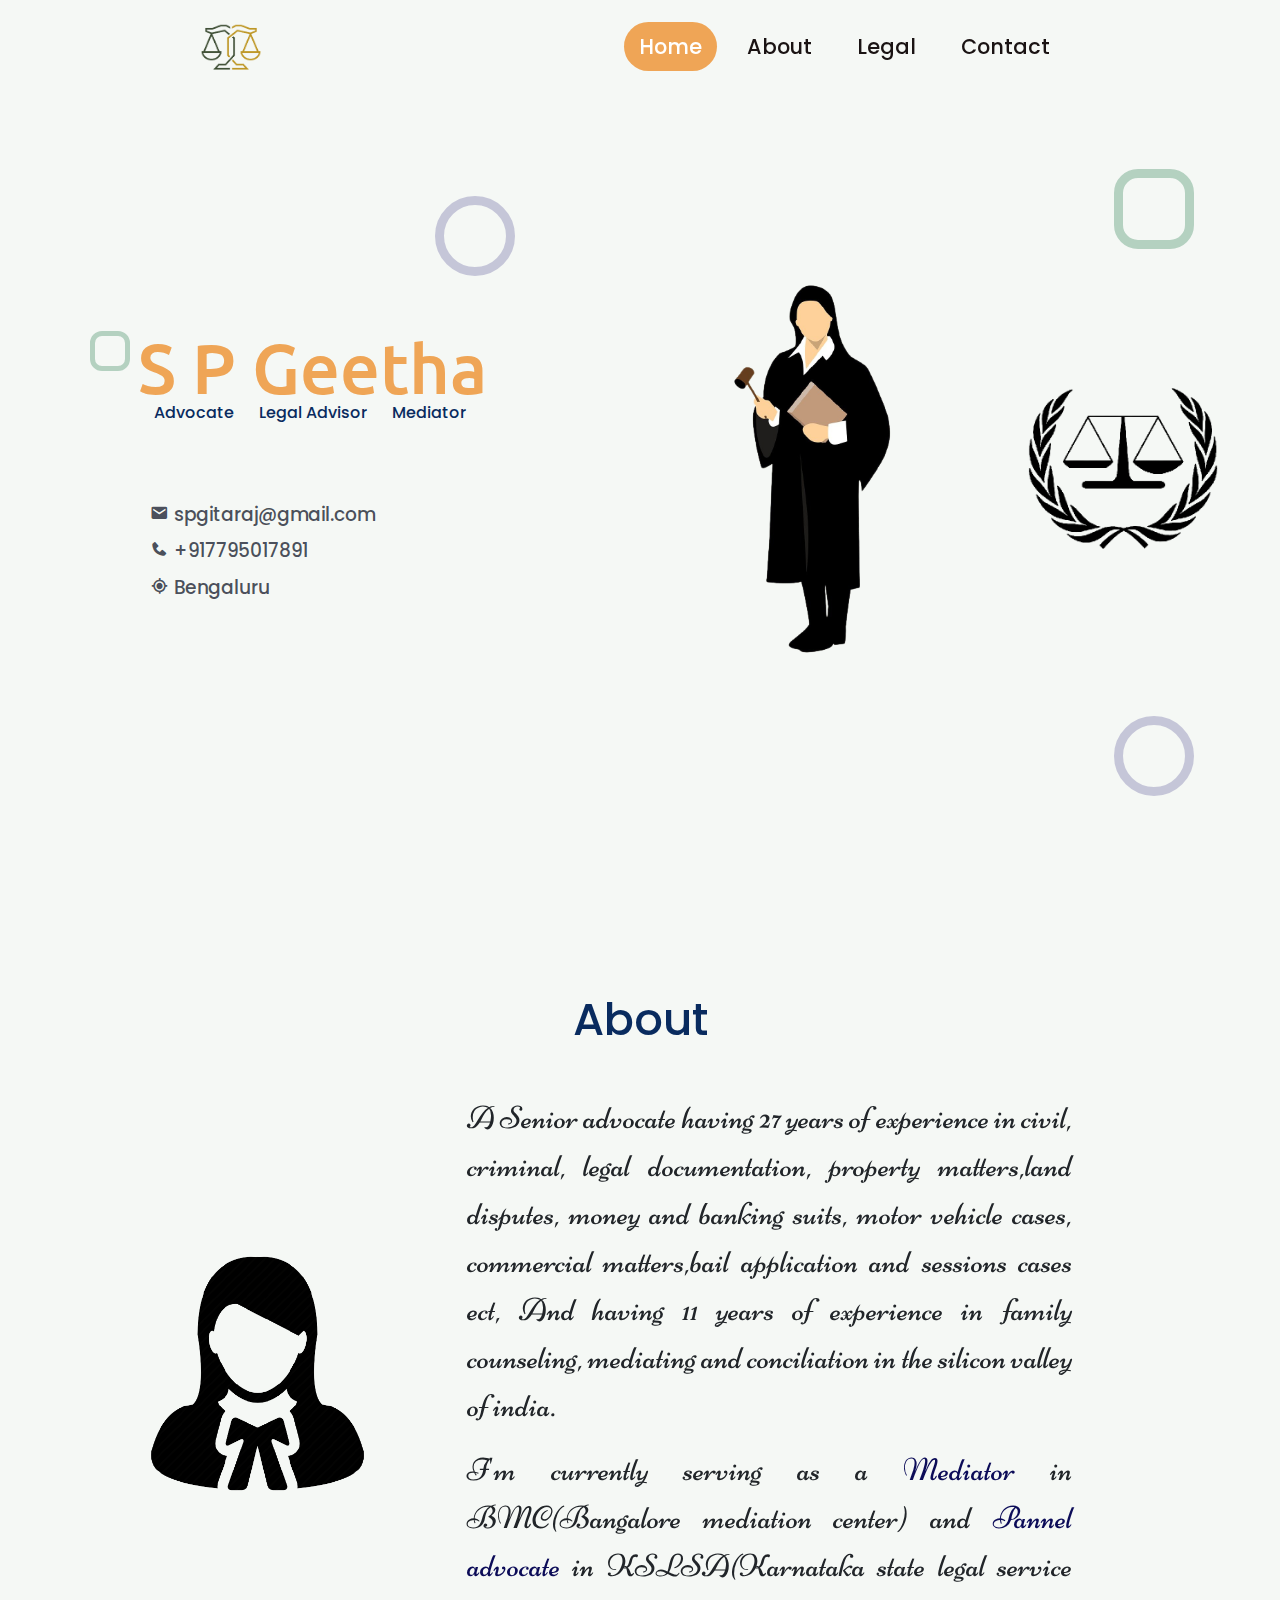
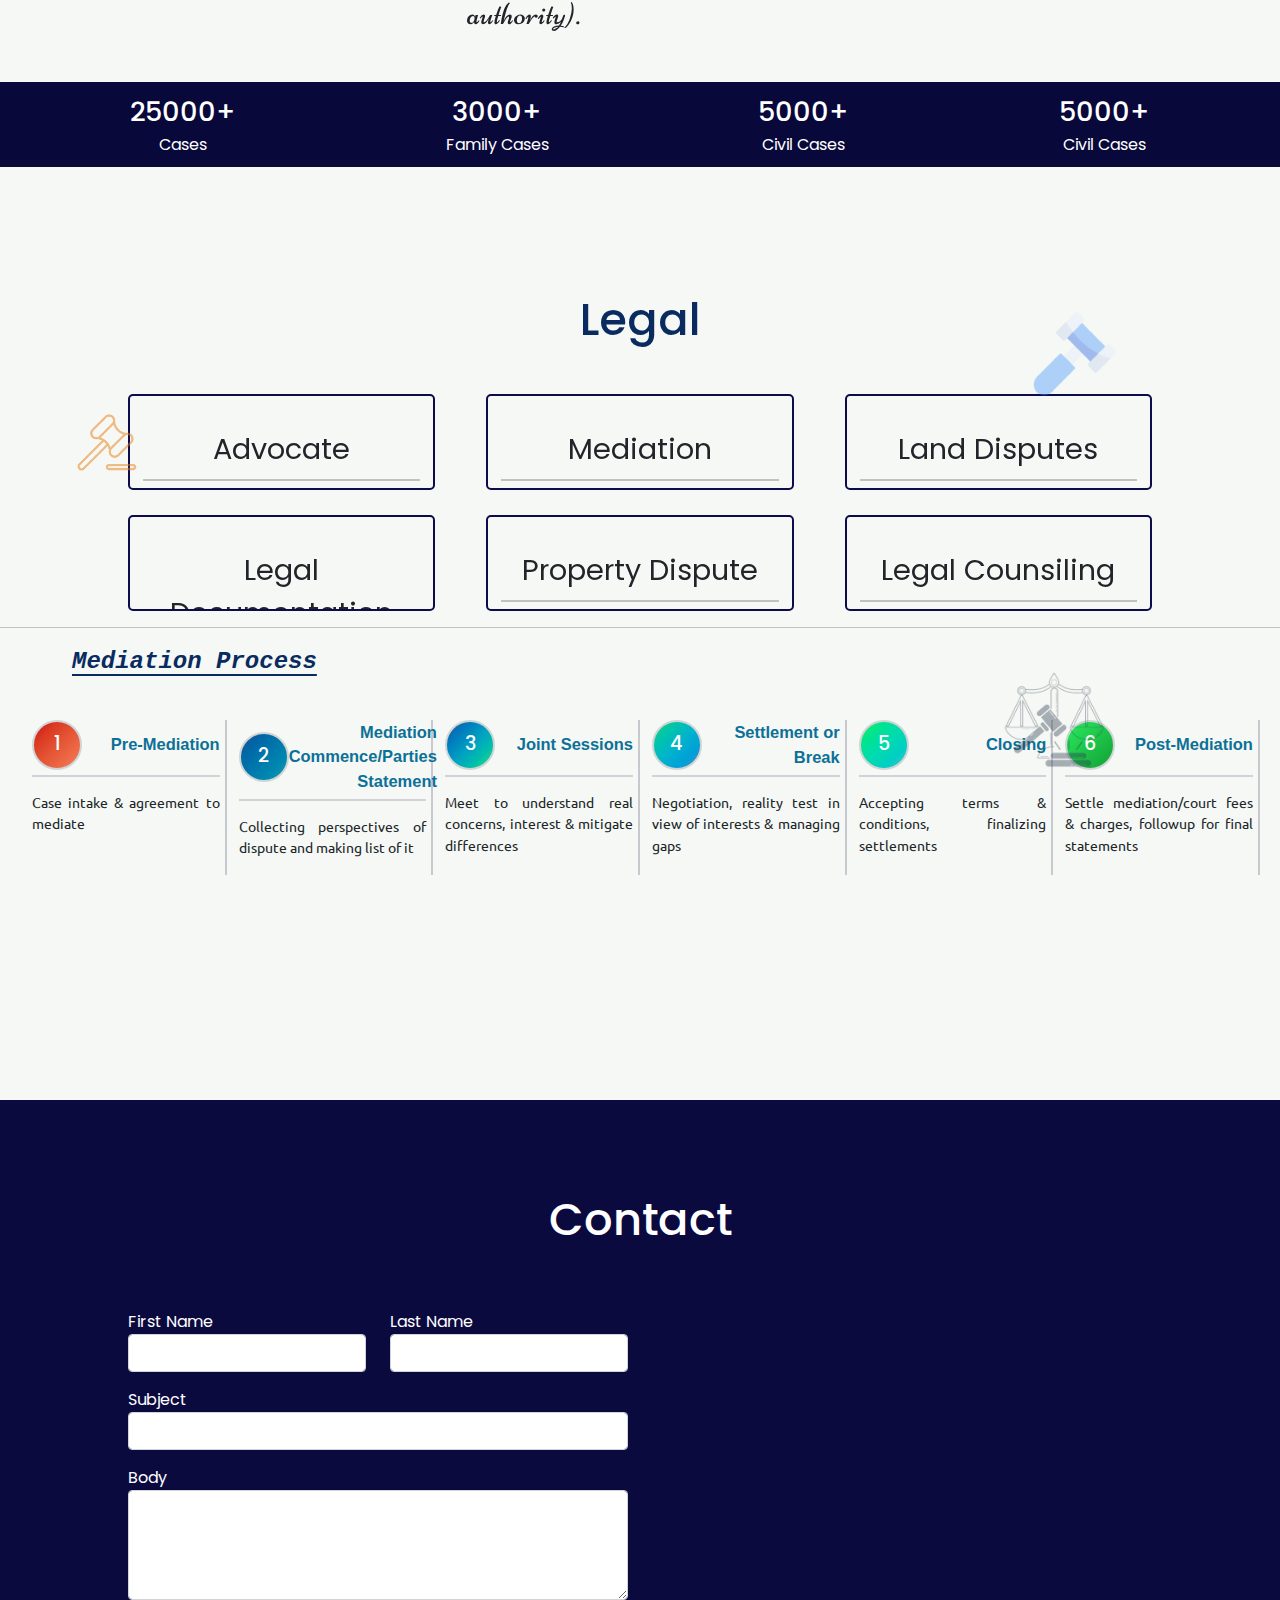
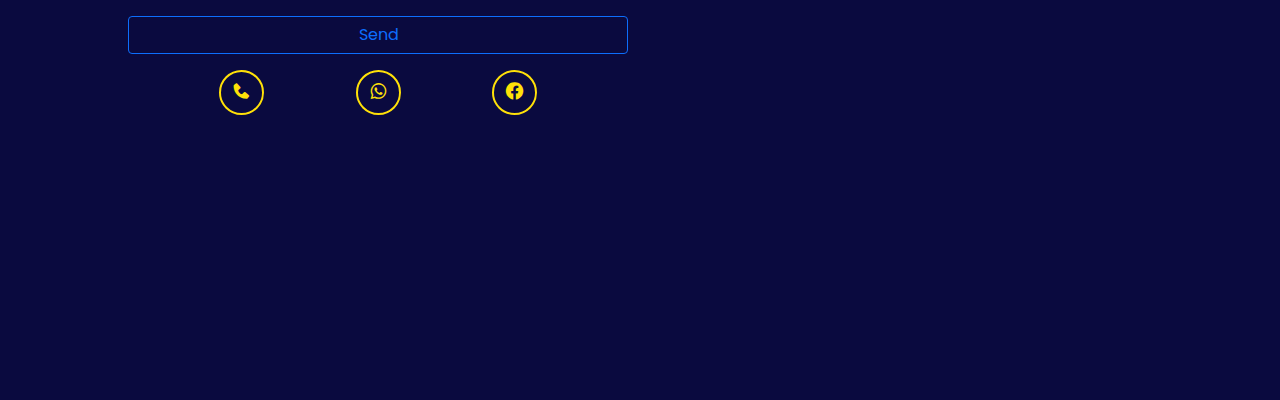
==== index.html @ 9410912f "initial commit" ====
<!DOCTYPE html>
<html lang="en">

<head>
	<meta http-equiv="Content-Type" content="text/html; charset=UTF-8">
	<meta http-equiv="X-UA-Compatible" content="IE=edge">
	<meta name="viewport" content="width=device-width, initial-scale=0.6">
	<title>Attorney</title>
	<link rel="stylesheet" href="/assets/css/bootstrap.css">
	<link rel="stylesheet" href="/assets/css//style.css">
	<link href='https://unpkg.com/boxicons@2.0.9/css/boxicons.min.css' rel='stylesheet'>
</head>

<body>
	<div class="linear_items">
		<span></span>
		<span></span>
		<span></span>
		<span></span>
	</div>
		<nav class="navigation">
			<div class="nav-header">
				<img src="/assets/img/takadi-trp.png" width="100%" />
			</div>
			<ul>
				<li><a href="#home" id="nav-home" onclick="activateNav('nav-home')">Home</a></li>
				<li><a href="#about" id="nav-about" onclick="activateNav('nav-about')">About</a></li>
				<li><a href="#legal" id="nav-legal" onclick="activateNav('nav-legal')">Legal</a></li>
				<li><a href="#contact" id="nav-contact" onclick="activateNav('nav-contact')">Contact</a></li>
			</ul>
		</nav>

		<!-- <section id="home" class="sections"> -->
		<section id="home" class="sections">
			<div class="row mb-style">
				<div class="col-md-6 col-lg-6 panel">
					<div class="home-panel-left">
						<div class="name-section">
							<span>S P Geetha</span>
							<div class="name-footer">
								<ul>
									<li>Advocate</li>
									<li>Legal Advisor</li>
									<li>Mediator</li>
								</ul>
							</div>
							<div class="social_links">
								<ul>
									<li><a class="social_item" href="mailto:spgitaraj@gmail.com"><i
												class="bx bxs-envelope"></i>&nbsp;spgitaraj@gmail.com</a></li>
									<li><a class="social_item" href="tel://+91-917795017891"><i
												class="bx bxs-phone"></i>&nbsp;+917795017891</a></li>
									<li><a class="social_item" href="#"><i
												class="bx bx-current-location"></i>&nbsp;Bengaluru</a></li>
								</ul>
							</div>
						</div>
					</div>
				</div>
				<div class="col-md-6 col-lg-6 col-sm-12 panel">
					<div class="home-panel-right panel">
						<div class="img-outer">
							<img src="/assets/img/lawyer-girl-trp.png" width="100%" />
						</div>
						<div class="img-outer">
							<img src="/assets/img/law-logo-trp.png" width="100%" />
						</div>
					</div>
				</div>
			</div>
		</section>
		<section id="about" class="sections">
			<div class="section-container">
				<div class="sec-header">
					<span>About</span>
				</div>
				<div class="sec-body-inner">
					<div class="sec-left">
						<div class="sec-img-container">
							<img src="/assets/img/female-lawer-trp.png" width="100%" />
						</div>
					</div>
					<div class="sec-right">
						<p>
							A Senior advocate having 27 years of experience in civil, criminal, legal documentation,
							property matters,land disputes,
							money and banking suits, motor vehicle cases, commercial matters,bail application and
							sessions cases ect,
							And having 11 years of experience in family counseling, mediating and conciliation in the
							silicon valley of india.
						</p>
						<p>
							I'm currently serving as a <span style="color: #0c0c58;">Mediator</span> in BMC(Bangalore
							mediation center) and <span style="color: #0c0c58;;">Pannel advocate</span> in
							KSLSA(Karnataka state legal service authority).
						</p>
					</div>
				</div>
			</div>
			<div class="ribben">
				<div class="ribben-container">
					<div class="ribben-inner">
						<div class="number">25000+</div>
						<div class="text">Cases</div>
					</div>
					<div class="ribben-inner">
						<div class="number">3000+</div>
						<div class="text">Family Cases</div>
					</div>
					<div class="ribben-inner">
						<div class="number">5000+</div>
						<div class="text">Civil Cases</div>
					</div>
					<div class="ribben-inner">
						<div class="number">5000+</div>
						<div class="text">Civil Cases</div>
					</div>
				</div>
			</div>
		</section>

		<section id="legal" class="sections">
			<div class="section-container">
				<div class="sec-header">
					<span>Legal</span>
				</div>
				<div class="m-sec-body-inner">
					<div class="card-container">
						<div class="matter-card" id="c-advocate">
							<div class="m-card-body">
								Advocate
							</div>
							<div class="m-card-content">
								<p>
									The duty to maintain the decorum of the court and act properly with his opponents or
									colleagues.
								</p>
							</div>
						</div>
						<div class="matter-card" id="c-mediation">
							<div class="m-card-body">
								Mediation
							</div>
							<div class="m-card-content">
								<p>
									Mediation is a process in which a neutral third party assists the disputing parties
									to creatively resolve their disputes without going to trial.
								</p>
							</div>
						</div>
						<div class="matter-card" id="c-land-disputes">
							<div class="m-card-body">
								Land Disputes
							</div>
							<div class="m-card-content">
								<p>
									disputes over the right of land use between land users and other organizations or
									persons in connection with the appropriation or withdrawal
									of land from the users, with the system of land management, and with the exercising
									of other functions of disposal and control of the land.
								</p>
							</div>
						</div>
					
					</div>
					<div class="card-container">
						<div class="matter-card" id="c-legal-doc">
							<div class="m-card-body">
								Legal Documentation
							</div>
							<div class="m-card-content">
								<p>
									Process where two or more parties enter into an agreement and it is confirmed by the
									placement of their signatures at the end.
									All these were taken place in the viewpoint of court.
								</p>
							</div>
						</div>
						<div class="matter-card" id="c-property-dispute">
							<div class="m-card-body">
								Property Dispute
							</div>
							<div class="m-card-content">
								<p>
									Wars over wealth (including property) take place across every
									stratum - from low-income households to ultra-rich families, hence making property
									disputes (within families) a
									common occurrence in India. Arount 66% of cases in india are related to property
									dispute cases only.
								</p>
							</div>
						</div>
						<div class="matter-card" id="c-counsiling">
							<div class="m-card-body">
								Legal Counsiling
							</div>
							<div class="m-card-content">
								<p>
									The lawyer advising the client regarding the client's legal problem.
									Counseling is all about giving such information which a client would like to know
									regarding his legal problem/case.
								</p>
							</div>
						</div>
					</div>
				</div>

				<div class="humme1-img">
					<img src="/assets/img/hummer-1-trp.png" width="100%" />
				</div>
				<div class="hummer2-img">
					<img src="/assets/img/hummer-2-trp.png" width="100%" />
				</div>

				<div class="law-all-img">
					<img src="/assets/img/law-icon-trp.png" width="100%" />
				</div>
			</div>
			<hr />
			<div class="section-container-lg">
				<div class="sec-header">
					<span>Mediation Process</span>
				</div>

				<div class="row">
					<div class="col-lg-2 col-md-2 col-sm-12 m-process">
						<div class="m-process-header">
							<span class="number" id="one">
								1
							</span>
							<span class="m-process-heading">
								Pre-Mediation
							</span>
						</div>

						<div class="m-process-content">
							<span class="m-process-body">
								<p>Case intake & agreement to mediate</p>
							</span>
						</div>
					</div>

					<div class="col-lg-2 col-md-2 col-sm-12 m-process">
						<div class="m-process-header">
							<span class="number" id="two">
								2
							</span>
							<span class="m-process-heading">
								Mediation Commence/Parties Statement
							</span>
						</div>
						<div class="m-process-content">
							<span class="m-process-body">
								<p>Collecting perspectives of dispute and making list of it</p>
							</span>
						</div>
					</div>

					<div class="col-lg-2 col-md-2 col-sm-12 m-process">
						<div class="m-process-header">
							<span class="number" id="three">
								3
							</span>
							<span class="m-process-heading">
								Joint Sessions
							</span>
						</div>
						<div class="m-process-content">
							<span class="m-process-body">
								<p>Meet to understand real concerns, interest & mitigate differences</p>
							</span>
						</div>
					</div>

					<div class="col-lg-2 col-md-2 col-sm-12 m-process">
						<div class="m-process-header">
							<span class="number" id="four">
								4
							</span>
							<span class="m-process-heading">
								Settlement or Break
							</span>
						</div>
						<div class="m-process-content">
							<span class="m-process-body">
								<p>Negotiation, reality test in view of interests & managing gaps</p>
							</span>
						</div>
					</div>

					<div class="col-lg-2 col-md-2 col-sm-12 m-process">
						<div class="m-process-header">
							<span class="number" id="five">
								5
							</span>
							<span class="m-process-heading">
								Closing
							</span>
						</div>
						<div class="m-process-content">
							<span class="m-process-body">
								<p>Accepting terms & conditions, finalizing settlements</p>
							</span>
						</div>
					</div>

					<div class="col-lg-2 col-md-2 col-sm-12 m-process">
						<div class="m-process-header">
							<span class="number" id="six">
								6
							</span>
							<span class="m-process-heading">
								Post-Mediation
							</span>
						</div>
						<div class="m-process-content">
							<span class="m-process-body">
								<p>Settle mediation/court fees & charges, followup for final statements</p>
							</span>
						</div>
					</div>

				</div>

			</div>
		</section>

		<section id="contact" class="sections">
			<div class="section-container">
				<div class="sec-header text-white">
					<span>Contact</span>
				</div>

				<div class="row contact-body text-white">
					<div class="col-md-6 col-lg-6 col-sm-12">
						<form>
							<div class="row mt-3">
								<div class="col-md-6 col-md-6 col-sm-12">
										<div class="form-group">
											<label>First Name</label>
											<input type="text" id="firstName" class="form-control" required/>
										</div>
								</div>
								<div class="col-md-6 col-md-6 col-sm-12">
									<div class="form-group">
										<label>Last Name</label>
										<input type="text" id="lastName" class="form-control"/>
									</div>
								</div>
							</div>
							<div class="row  mt-3">
								<div class="col-12">
									<div class="form-group">
										<label>Subject</label>
										<input type="text" class="form-control" id="subject" required/>
									</div>
								</div>
							</div>
							<div class="row  mt-3">
								<div class="col-12">
									<div class="form-group">
										<label>Body</label>
										<textarea rows="4" cols="6" class="form-control" id="body" required></textarea>
									</div>
								</div>
							</div>
							
							<div class="row  mt-3">
								<div class="col-12">
									<button type="button" style="width: 100%;" onclick="openEmail()" class="btn btn-outline-primary btn-block">Send</button>
								</div>
							</div>
						</form>

						<div class="row mt-3 mb-5">
							<div class="col-12 social_icons_container">
								<span class="social_icons">
									<a class="social_item" href="tel://+91-917795017891"><i
										class="bx bxs-phone"></i></a>
								</span>
								<span class="social_icons">
									<span class="social_item">
										<i class='bx bxl-whatsapp'></i>
									</span>
								</span>
								<span class="social_icons">
									<span class="social_item">
										<i class='bx bxl-facebook-circle'></i>
									</span>
								</span>
							</div>
						</div>
					</div>
					<div class="col-md-6 col-lg-6 col-sm-12">
						<iframe class="iframe-class" src="https://www.google.com/maps/embed?pb=!1m18!1m12!1m3!1d3888.270124504464!2d77.58831141463544!3d12.954559118757583!2m3!1f0!2f0!3f0!3m2!1i1024!2i768!4f13.1!3m3!1m2!1s0x3bae15c2d3a12af5%3A0x8256157f39e91da7!2sFamily%20Courts!5e0!3m2!1sen!2sin!4v1640516805975!5m2!1sen!2sin" width="600" height="450" style="border:0;" allowfullscreen="" loading="lazy"></iframe>
					</div>
				</div>
			</div>
		</section>
	<script src="/assets/js/jquery.min.js"></script>
	<script src="/assets/js/bootstrap.js"></script>

	<script>
		window.onload = function () {
			document.getElementById('nav-home').classList.add('nav-active');
		};

		window.addEventListener("scroll", function () {
			var nav = document.querySelector('nav');
			nav.classList.toggle('sticky', window.scrollY > 0);

			//mob_header
			// var navmob = document.getElementsByClassName('mob_header')[0];
			// navmob.classList.toggle('sticky',window.scrollY>0);

			// if(window.scrollY>10){
			//   $('.back-to-top').css({'disply':'block'});
			// }
		});

		function activateNav(id) {
			document.getElementById('nav-home').classList.remove('nav-active');
			document.getElementById('nav-legal').classList.remove('nav-active');
			document.getElementById('nav-about').classList.remove('nav-active');
			document.getElementById('nav-contact').classList.remove('nav-active');

			document.getElementById(id).classList.add('nav-active');
		}

		function openEmail(){
			var emailId = 'spgitaraj@gmail.com';
			var firstName = document.getElementById('firstName').value;
			var lastName = document.getElementById('lastName').value;
			var subject = document.getElementById('subject').value;
			var body = document.getElementById('body').value;

			if(firstName!='' && subject!='' || body!=''){
				var emailPath = `mailto:${emailId}?Subject=${subject}&body=${body}`;
				window.open(emailPath,'blank');

				document.getElementById('firstName').value='';
				document.getElementById('lastName').value='';
				document.getElementById('subject').value='';
				document.getElementById('body').value='';
			}
			else{
				alert('Please fill first name, subject and body contents');
			}
		}
	</script>
</body>

</html>
---- assets/css/style.css ----
@import url('https://fonts.googleapis.com/css2?family=Poppins:ital,wght@0,200;0,300;0,400;0,500;1,200;1,300&family=Ubuntu:wght@300;400;500&display=swap');
@import url('https://fonts.googleapis.com/css2?family=Niconne&display=swap');
/* font-family: 'Niconne', cursive; */
/* font-family: 'Ubuntu', sans-serif; */
/* font-family: 'Poppins', sans-serif; */


*{
  margin: 0;
  padding: 0;
  box-sizing: border-box;
  scroll-behavior: smooth;
}



body{
  background-color: #f5f8f5;
  font-family: 'Poppins', sans-serif;
  overflow-x: hidden;
}

.navigation {
  width: 100%;
  height: 75px;
  margin-top: 10px;
  position: relative;
  padding: 0 12.5rem;
  display: flex;
  align-items: center;
  justify-content: space-between;
  /* border-bottom: 1px solid #d6d6e1;
  box-shadow: 1px 3px 4px #dbdbe3; */
  position: fixed;
  transition: 0.8s ease-in-out all;
}

.sticky{
 border-bottom: 1px solid #d6d6e1;
  box-shadow: 1px 3px 4px #dbdbe3;
  background-color: #f5f8f5 !important;
  margin-top: 0px !important;
  z-index: 1500;
  padding: 0 10rem !important;
}

.nav-header {
  max-width: 7%;
}

.navigation > ul {
  display: flex;
  justify-content: space-between;
  align-items: center;
  margin-top: 15px;
}

.navigation > ul > li {
  list-style: none;
  margin-right: 15px;
  font-size: 1.3rem;
  font-family: 'Poppins', sans-serif;
 
}

.navigation > ul > li > a{
  text-decoration: none;
  color: rgb(26, 19, 19);
  font-weight: 500;
  cursor: pointer;
  transition: 0.3s all ease-in-out;
  padding: 10px 15px;
  border-radius: 40px;
}

.navigation > ul > li > a:hover{
    color: #BF9A31;
}

a.nav-active {
  background: #EFA556;
  color: #fff !important;
}

section {
  padding-top: 5.4rem;
  min-height: 100vh;
}

/* section#home{
  display: flex;
  align-items: center;
} */
/* 
.panel{
width:50vw;
} */

.panel{
  display: flex;
  align-items: center;
  justify-content: center;
}

.home-panel-left {
  display: flex;
  justify-content: center;
  align-items: center;
}

.img-outer {
  width: 45%;
}

.name-section>span {
  font-size: 4.4rem;
  font-family: 'Ubuntu', sans-serif;
  font-weight: 500;
  color: #EFA556;
}

.name-footer {
  margin-top: -20px;
}

.name-footer>ul {
  display: flex;
  align-items: center;
  justify-content: start;
  padding-left: 0px;
  margin-left: 1rem;
}

.name-footer>ul>li {
  padding-right: 25px;
  font-family: 'Poppins', sans-serif;
  font-weight: 500;
  list-style: none;
    color: #092b5f;
}

.home-panel-right{
  display: flex;
  flex-direction: row;
  align-items: center;
  justify-content: space-around;
}

.home-panel-right>div:nth-child(2){
  animation: wave 6s infinite alternate ease-in-out;
}

@keyframes wave {
  10% {
    transform: translate(-4px, 5px);
  }
  30% {
    transform: translate(4px, -5px);
  }
  50% {
    transform: translate(-4px, 5px);
  }
  70% {
    transform: translate(4px, -5px);
  }
  90% {
    transform: translate(-4px, 5px);
  }
}

/* -------- bg animation styles --------------- */
.linear_items {
  position: absolute;
  height: 75vh;
  z-index: 1000;
}


.linear_items span:nth-child(1) {
  position: absolute;
  left: 34vw;
  top: 29%;
  width: 80px;
  height: 80px;
  border: 9px solid #483d8b45;
  border-radius: 50%;
  animation: resize 1.6s ease-in-out infinite alternate;
}

.linear_items span:nth-child(2) {
  position: absolute;
  left: 87vw;
  top: 25%;
  width: 80px;
  height: 80px;
  border: 9px solid #06683245;
  border-radius: 30%;
  animation: resizeRotate 1.6s ease-in-out infinite alternate;
}

.linear_items span:nth-child(3) {
  position: absolute;
  left: 7vw;
  top: 49%;
  width: 40px;
  height: 40px;
  border: 5px solid #06683245;
  border-radius: 30%;
  animation: resizeRotate 1.6s ease-in-out infinite alternate;
  animation-delay: 0.2s;
}

.linear_items span:nth-child(4) {
  position: absolute;
  left: 87vw;
  top: 106%;
  width: 80px;
  height: 80px;
  border: 9px solid #483d8b45;
  border-radius: 50%;
  animation: resize 1.1s ease-in-out infinite alternate;
  animation-delay: 0.2s;
}

@keyframes resizeRotate {
  0% {
    transform: rotate(120deg);
  }
  100% {
    transform: scale(1.2);
  }
}

@keyframes resize {
  0% {
    transform: scale(0.4);
  }
  100% {
    transform: scale(1.2);
  }
}

/* -------------------- end home animation --------------- */


.social_links {
  margin-top: 4.5rem;
}

.social_links ul {
  list-style: none;
  font-size: 14pt;
  font-weight: 500;
  margin-left: -20px;
}
.social_links ul > li{
  list-style: none !important;
  line-height: 2.3rem;
}

.social_item {
  text-decoration: none;
  color: #090f21bd;  
  transition: 0.2s ease-in color;
}

.social_item:hover {
  text-decoration: none;
  color: #EFA556;
}


/* ------------ About Section Design ----------------- */
.section-container {
  padding: 0 8rem;
  position: relative;
}

.sec-header {
  text-align: center;
  font-size: 2.8rem;
  font-weight: 500;
  color: #092b5f;
  margin-bottom: 2.5rem;
}

.sec-body-inner {
  display: flex;
  align-items: center;
}

.sec-left {
  width: 118vw;
}

.sec-right {
  padding: 0 5rem;
  font-size: 24pt;
  text-align: justify;
  font-family: 'Niconne', cursive;
}

.ribben {
  width: 100%;
  padding: 10px 25px;
  background: #08083b;
  margin-top: 1.8rem;
}

.ribben-container {
  display: flex;
  flex-direction: row;
  flex-wrap: wrap;
  color: #fff;
  justify-content: space-around;
}

.ribben-inner {
  text-align: center;
}

.ribben-inner > .number {
  font-size: 1.7rem;
  font-weight: 500;
}

/* --------------- Card stye ------------------- */
.card-container {
  display: flex;
  align-items: flex-start;
  justify-content: space-between;
  flex-direction: row;
  flex-wrap: wrap;
  margin-top: 25px;
}

.matter-card {
  display: block;
  position: relative;
  overflow: hidden;
  border-radius: 5px;
  border: 2px solid #0c0c4d;
  width: 30%;
  padding: 0.5rem 0.8rem;
  height: 6rem;
  transition: 0.8s ease-in-out height;
  cursor: pointer;
}

.matter-card > .m-card-body {
  text-align: center;
  font-size: 1.8rem;
  padding: 1.5rem 0rem;
  padding-bottom: 0.5rem;
  border-bottom: 2px solid #bec3be;
}

.matter-card > .m-card-content {
  font-size: 0.9rem;
  line-height: 1.66rem;
  letter-spacing: 1px;
  text-align: justify;
  margin-top: 10px;
}

.matter-card#c-advocate:hover{
  height: 12rem;
}
.matter-card#c-legal-doc:hover{
  height: 15rem;
}
.matter-card#c-property-dispute:hover{
  height: 18.5rem;
}
.matter-card#c-mediation:hover{
  height: 13.5rem;
}
.matter-card#c-land-disputes:hover{
  height: 20rem;
}
.matter-card#c-counsiling:hover{
  height: 15rem;
}

.humme1-img{
  position: absolute;
    width: 5%;
    top: 123px;
    left: 75px;
    opacity: 0.5;
    animation: floatmove2 12s linear infinite;
}

@keyframes floatmove2 {
  0% {
    transform: rotate(0deg) translate(120px) rotate(0deg);
  }
  100% {
    transform: rotate(360deg) translate(120px) rotate(-360deg);
  }
}

.law-all-img{
    position: absolute;
    width: 8%;
    top: 24rem;
    right: 175px;
    opacity: 0.4;
    animation: floatmove2 8s alternate infinite;
}

.hummer2-img{
    position: absolute;
    width: 8%;
    top: 1rem;
    right: 154px;
    opacity: 0.4;
    animation: rorate 8s alternate infinite;
}

@keyframes rorate {
  0% {
    transform: rotate(80deg);
  }
  100% {
    transform: rotate(360deg);
  }
}

.section-container-lg {
  padding: 0 2rem;
}

.section-container-lg > .sec-header {
  font-size: 1.5rem;
  text-align: left;
  margin-left: 2.5rem;
  font-family: monospace;
  FONT-WEIGHT: 600;
  font-style: oblique;
  text-decoration: underline;
  text-underline-position: under;
}

.m-process > .m-process-header > .number {
  min-width: 50px;
  min-height: 50px;
  display: flex;
  text-align: center;
  align-items: center;
  justify-content: center;
  border-radius: 50%;
  color: #fff;
  font-size: 1.2rem;
  font-weight: 500;
  border: 2px solid #cfd5d5;
  cursor: pointer;
}

.m-process{
	padding-right: 5px;
    border-right: 2px solid #c8c8cf;
}

.m-process-header {
    display: flex;
    align-items: center;
    justify-content: space-between;
    padding-bottom: 5px;
    border-bottom: 2px solid #d1d1d7;
}

span.m-process-heading {
    text-align: right;
    font-size: 1.03rem;
    font-weight: 600;
    font-family: sans-serif;
    color: #0c7097;
}

span.m-process-body {
    text-align: justify;
    display: inline-block;
    margin-top: 15px;
    font-size: 0.9rem;
    font-family: 'Ubuntu', sans-serif;
    font-weight: 400;
}

.m-process > .m-process-header > .number:hover{
  box-shadow: 3px 4px 2px #ebe3e3, -3px -4px 2px #d7dfd7;
  animation: dodge 0.8s ease-in-out 1;
}

@keyframes dodge {
  0%{
    transform: translateY(-25px);
  }
  100%{
    transform: translateY(0px);
  }
}

.m-process > .m-process-header > .number#one{
  background-image: linear-gradient(to right bottom, #d01010, #da3922, #e45334, #ed6946, #f67e59);
}
.m-process > .m-process-header > .number#two{
  background-image: linear-gradient(to right bottom, #20549b, #0066a6, #0077ac, #0088b0, #2197b2);
}
.m-process > .m-process-header > .number#three{
  background-image: linear-gradient(to right bottom, #20549b, #007bbd, #009fc2, #00bfaa, #3dda80);
}
.m-process > .m-process-header > .number#four{
  background-image: linear-gradient(to right bottom, #18d079, #00c5aa, #00b4cc, #00a0d7, #438ac9);
}
.m-process > .m-process-header > .number#five{
  background-image: linear-gradient(to right bottom, #28eb5f, #00e48e, #00dbaf, #00cfc3, #43c2c9);
}
.m-process > .m-process-header > .number#six{
  background-image: linear-gradient(to right bottom, #28eb5f, #23d854, #1ec549, #18b33f, #11a135);
}

.mb-style{
  height: 85vh;
}

.sections#contact{
  background-color: #0a0a3f;
}

.social_icons > .social_item > i {
  color: #ffe108;
  font-size: 1.3rem;
  margin-top: 4px;
}

span.social_icons {
  min-width: 45px;
  min-height: 45px;
  border-radius: 50%;
  border: 2px solid #ffe108;
  display: flex;
  align-items: center;
  justify-content: center; 
  cursor: pointer;
}

span.social_icons:hover{
  box-shadow: 3px 2px 10px #fff;
}


.col-12.social_icons_container {
  color: #fff;
  display: flex;
  align-items: center;
  justify-content: space-evenly;
}

@media only screen and (max-width: 768px) {
  .mb-style{
    flex-direction: column-reverse;
    height: 80vh;
  }

  .navigation{
    padding: 0 2.5rem !important;
  }

  .sticky{
    padding: 0.5rem 2.5rem !important;
  }
  
  .section-container {
    padding: 0 1.5rem;
    position: relative;
  }

  .sec-body-inner {
    flex-direction: column;
  }

  .sec-left {
    width: 60%;
    display: flex;
    align-items: center;
    justify-content: center;
  }

  .sec-right {
    padding: 0 1.5rem;
  }
  .matter-card > .m-card-content {
    font-size: 0.8rem;
    line-height: 1.4rem;
    letter-spacing: 0.8px;
  }

  .matter-card > .m-card-body {
    font-size: 1.15rem;
    padding: 0.5rem 0rem;
  }

  .matter-card#c-advocate,.matter-card#c-mediation,.matter-card#c-land-disputes{
    height: 4rem;
  }

  .matter-card#c-advocate:hover{
    height: 15rem;
  }
  .matter-card#c-legal-doc:hover{
    height: 22rem;
  }
  .matter-card#c-property-dispute:hover{
    height: 32rem;
  }
  .matter-card#c-mediation:hover{
    height: 17.5rem;
  }
  .matter-card#c-land-disputes:hover{
    height: 29rem;
  }
  .matter-card#c-counsiling:hover{
    height: 23rem;
  }

  .m-process-header{
    border-bottom: none;
    padding-top: 10px;
    border-top: 2px solid #c8c8cf;
  }

  .iframe-class{
    width: 550px;
  }

  /* .contact-body{
    display: flex;
    flex-direction: column-reverse;
  } */
  
}
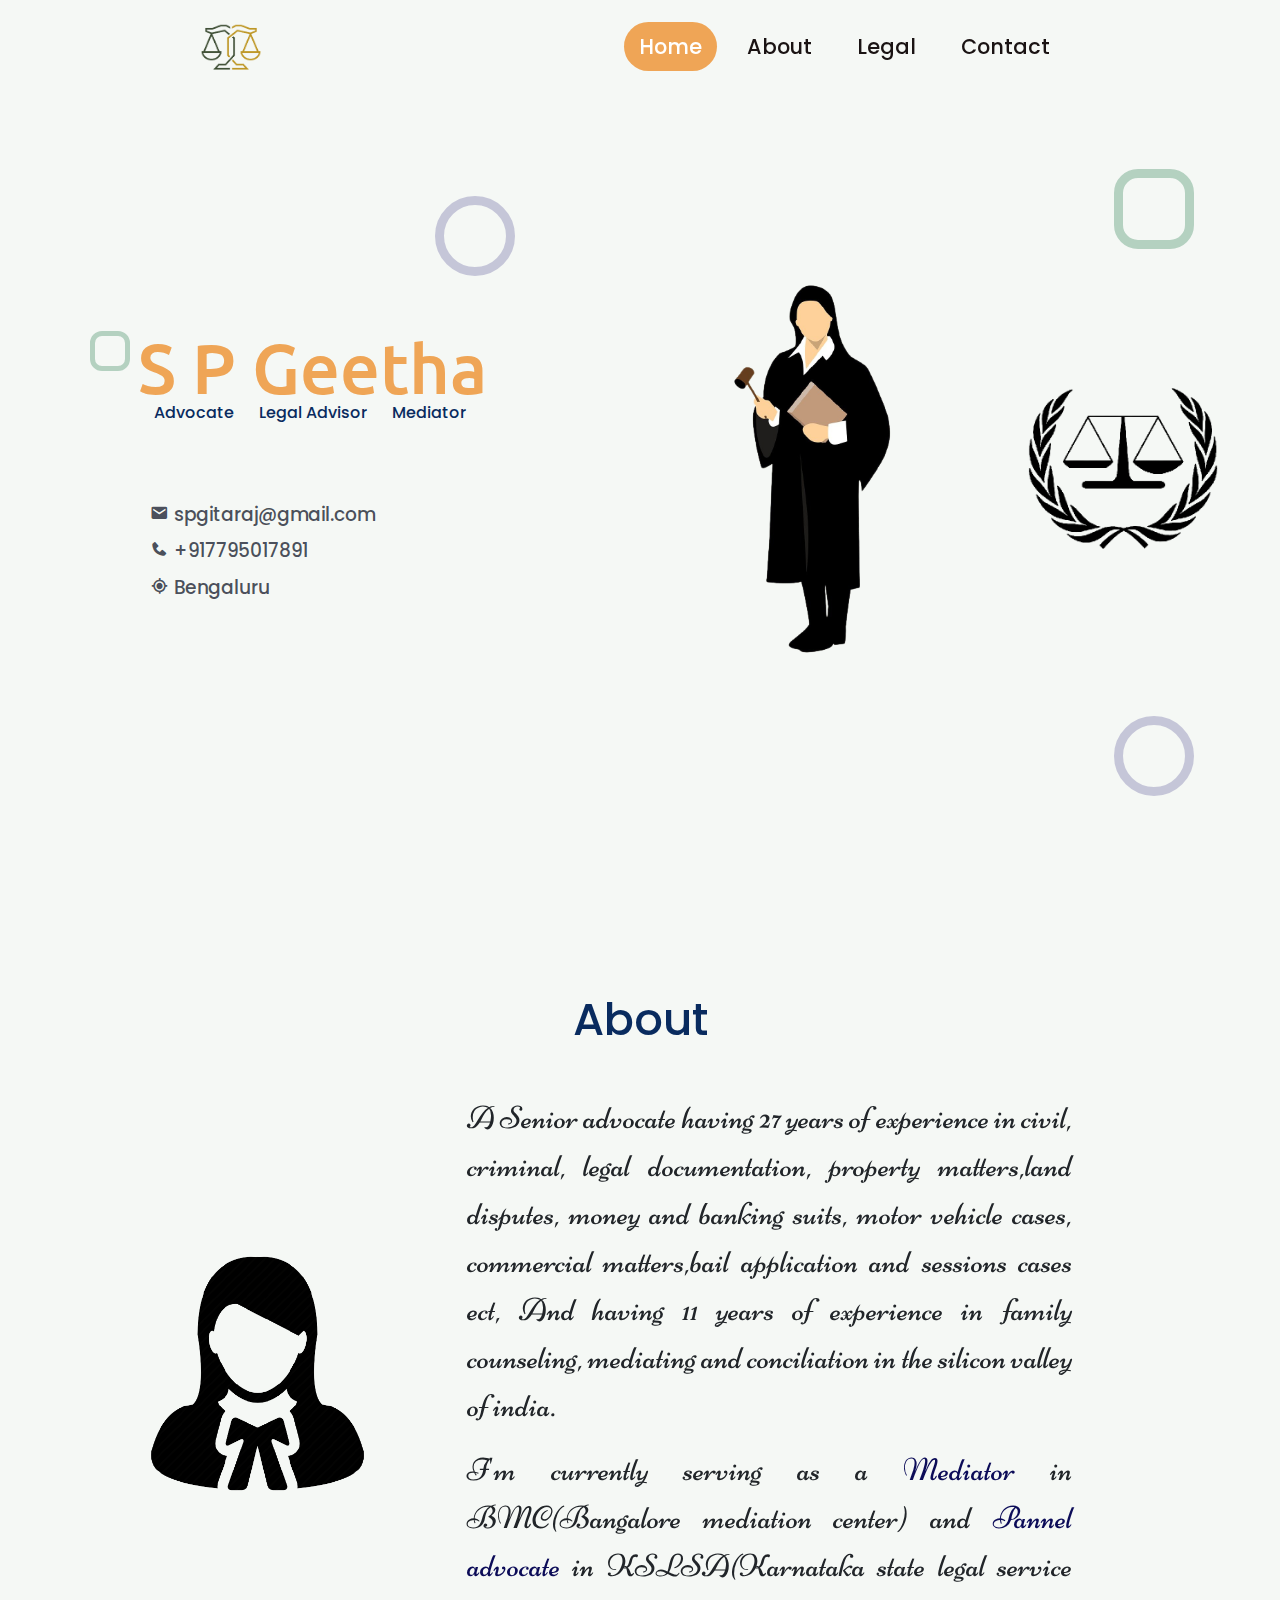
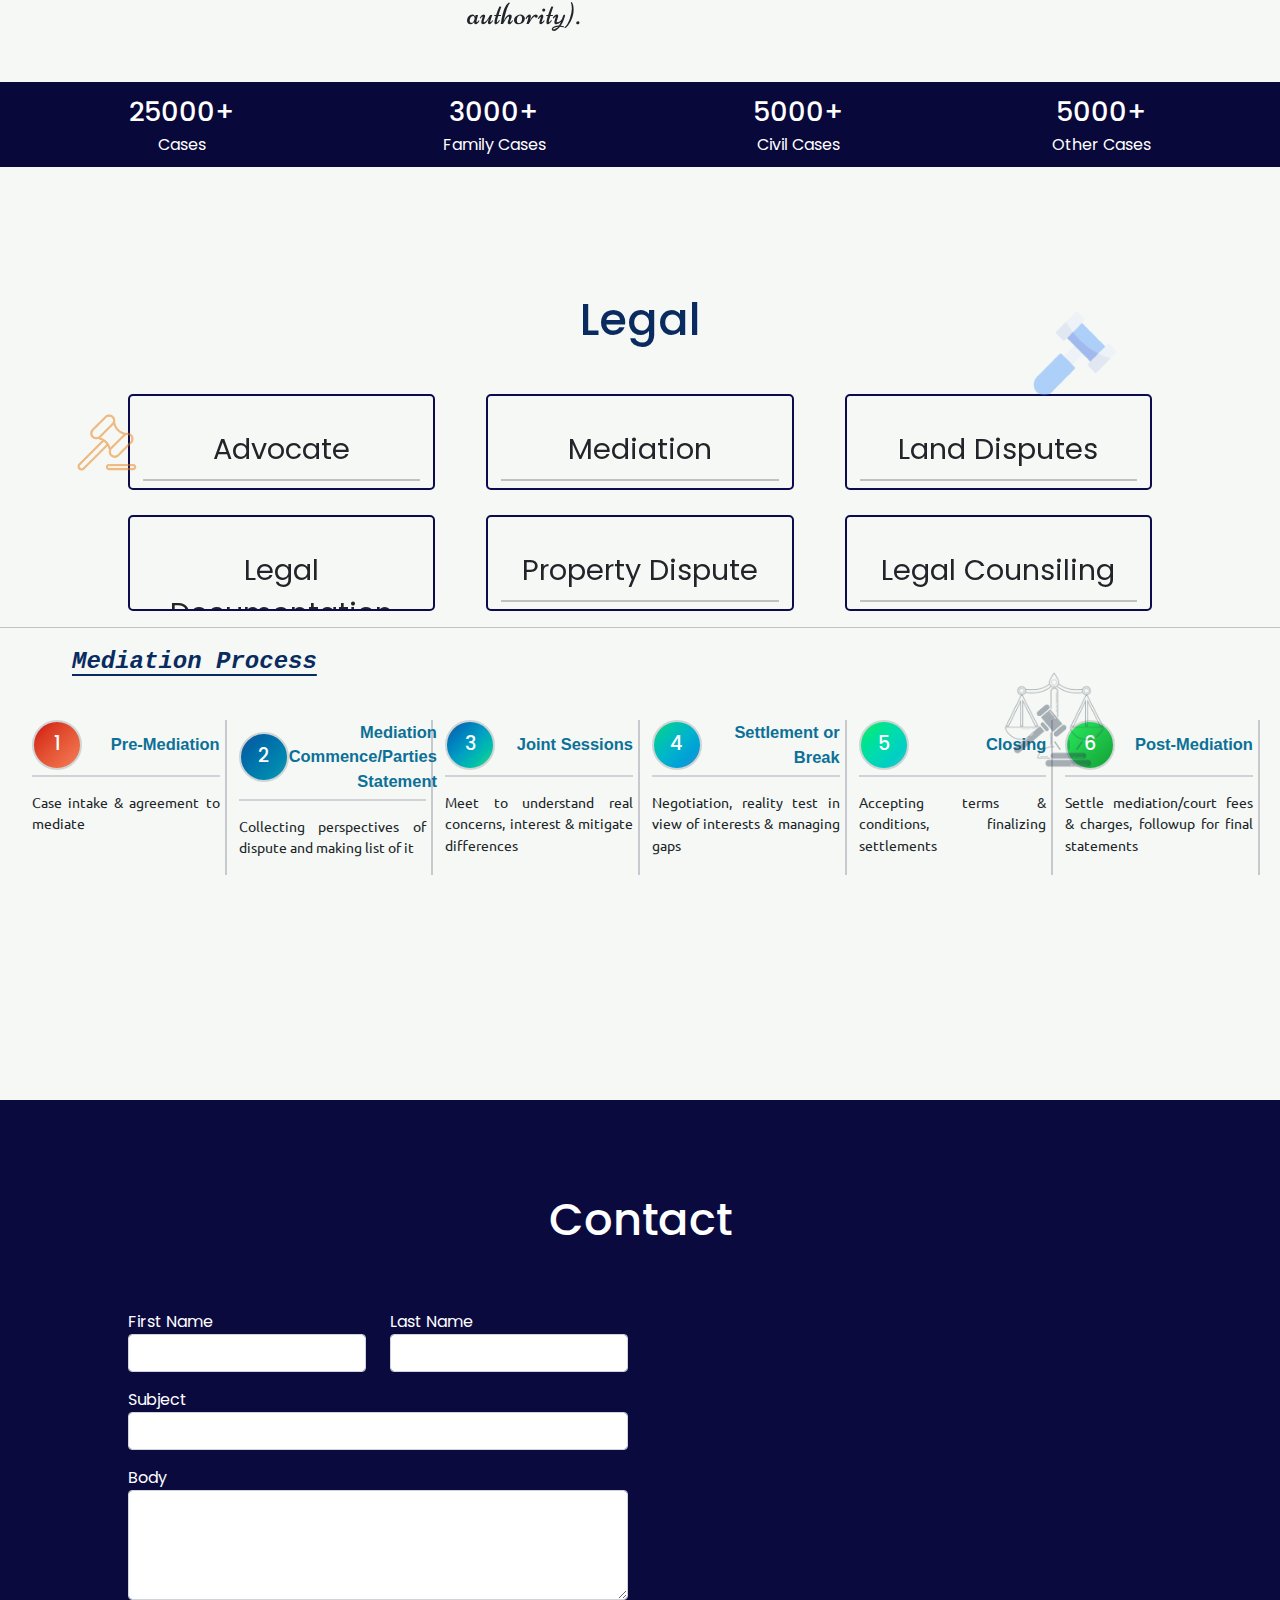
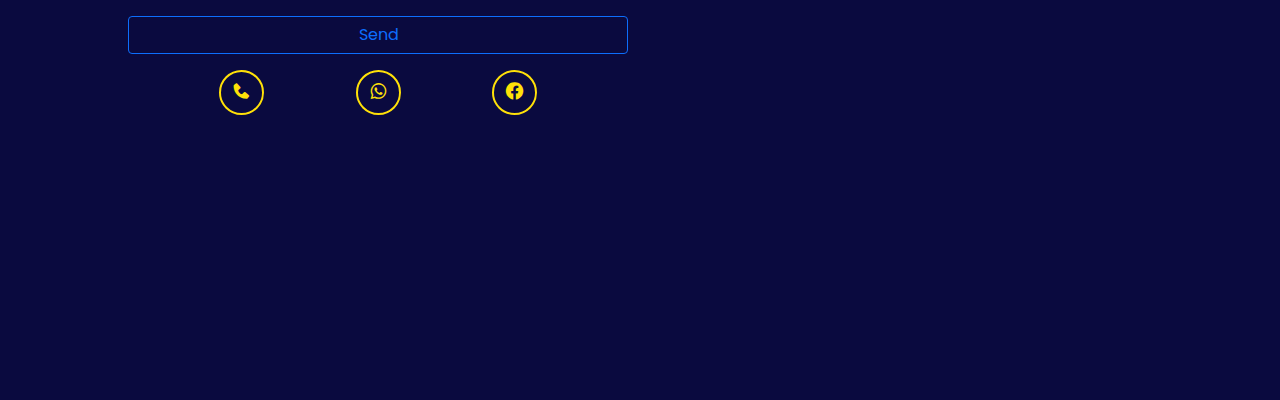
==== commit 8d8d80ae: "changes" ====
--- a/index.html
+++ b/index.html
@@ -9,6 +9,12 @@
 	<link rel="stylesheet" href="/assets/css/bootstrap.css">
 	<link rel="stylesheet" href="/assets/css//style.css">
 	<link href='https://unpkg.com/boxicons@2.0.9/css/boxicons.min.css' rel='stylesheet'>
+
+	<meta name="generator" content="Advocates attorney">
+	<meta name="robots" content="index, max-image-preview:large">
+	<meta name="description" content="Good track record made advocate in the field of attorney with an experience of 27 years.">
+	<meta name="title" content="Good track record made advocate in the field of attorney with an experience of 27 years. Practicing in Bangalore and Mysore.">
+	<meta name="keywords" content="Advocates in bangalore, SP Geetha, spg advocate in mysore">
 </head>
 
 <body>
@@ -113,7 +119,7 @@
 					</div>
 					<div class="ribben-inner">
 						<div class="number">5000+</div>
-						<div class="text">Civil Cases</div>
+						<div class="text">Other Cases</div>
 					</div>
 				</div>
 			</div>
@@ -332,7 +338,7 @@
 				</div>
 
 				<div class="row contact-body text-white">
-					<div class="col-md-6 col-lg-6 col-sm-12">
+					<div class="col-md-6 col-lg-6 col-sm-12" style="align-items: center;justify-content: center;">
 						<form>
 							<div class="row mt-3">
 								<div class="col-md-6 col-md-6 col-sm-12">
@@ -391,7 +397,7 @@
 							</div>
 						</div>
 					</div>
-					<div class="col-md-6 col-lg-6 col-sm-12">
+					<div class="col-md-6 col-lg-6 col-sm-12" style="align-items: center;justify-content: center;">
 						<iframe class="iframe-class" src="https://www.google.com/maps/embed?pb=!1m18!1m12!1m3!1d3888.270124504464!2d77.58831141463544!3d12.954559118757583!2m3!1f0!2f0!3f0!3m2!1i1024!2i768!4f13.1!3m3!1m2!1s0x3bae15c2d3a12af5%3A0x8256157f39e91da7!2sFamily%20Courts!5e0!3m2!1sen!2sin!4v1640516805975!5m2!1sen!2sin" width="600" height="450" style="border:0;" allowfullscreen="" loading="lazy"></iframe>
 					</div>
 				</div>
@@ -450,4 +456,4 @@
 	</script>
 </body>
 
-</html>+</html>
